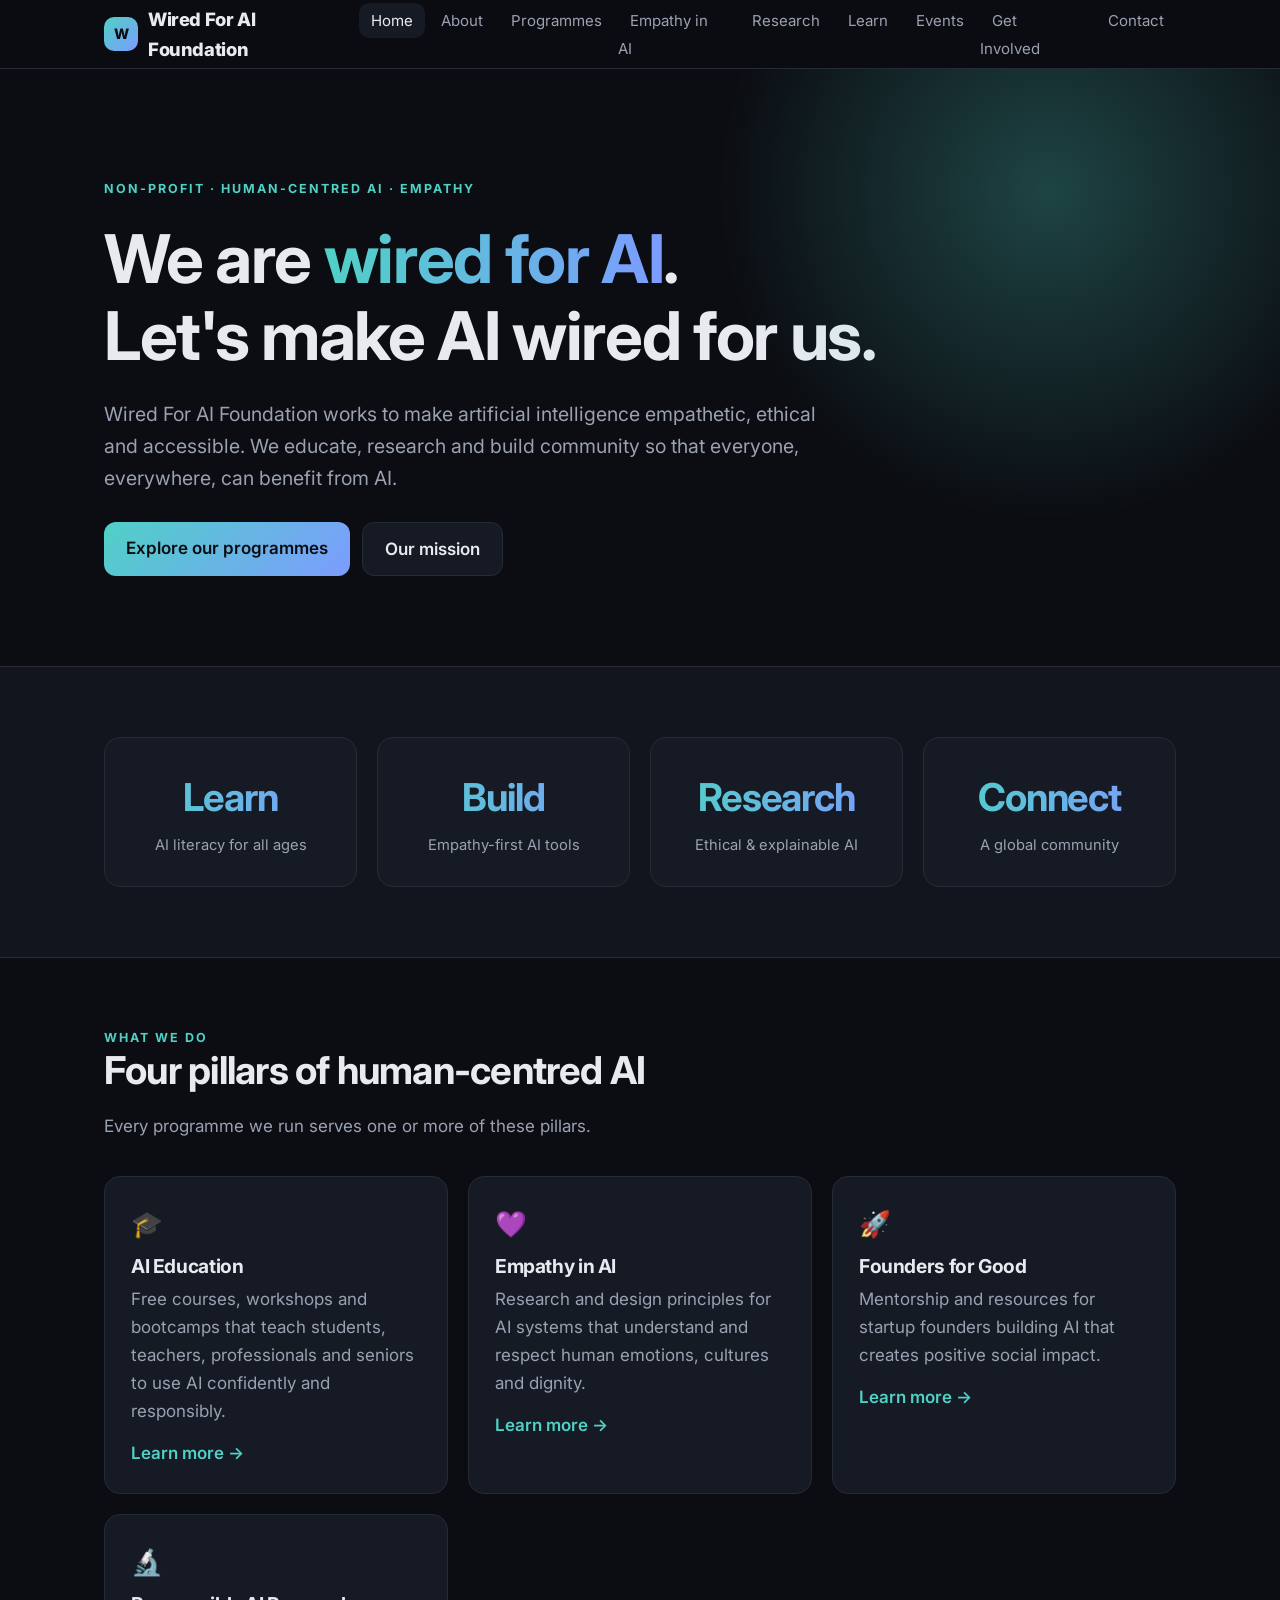
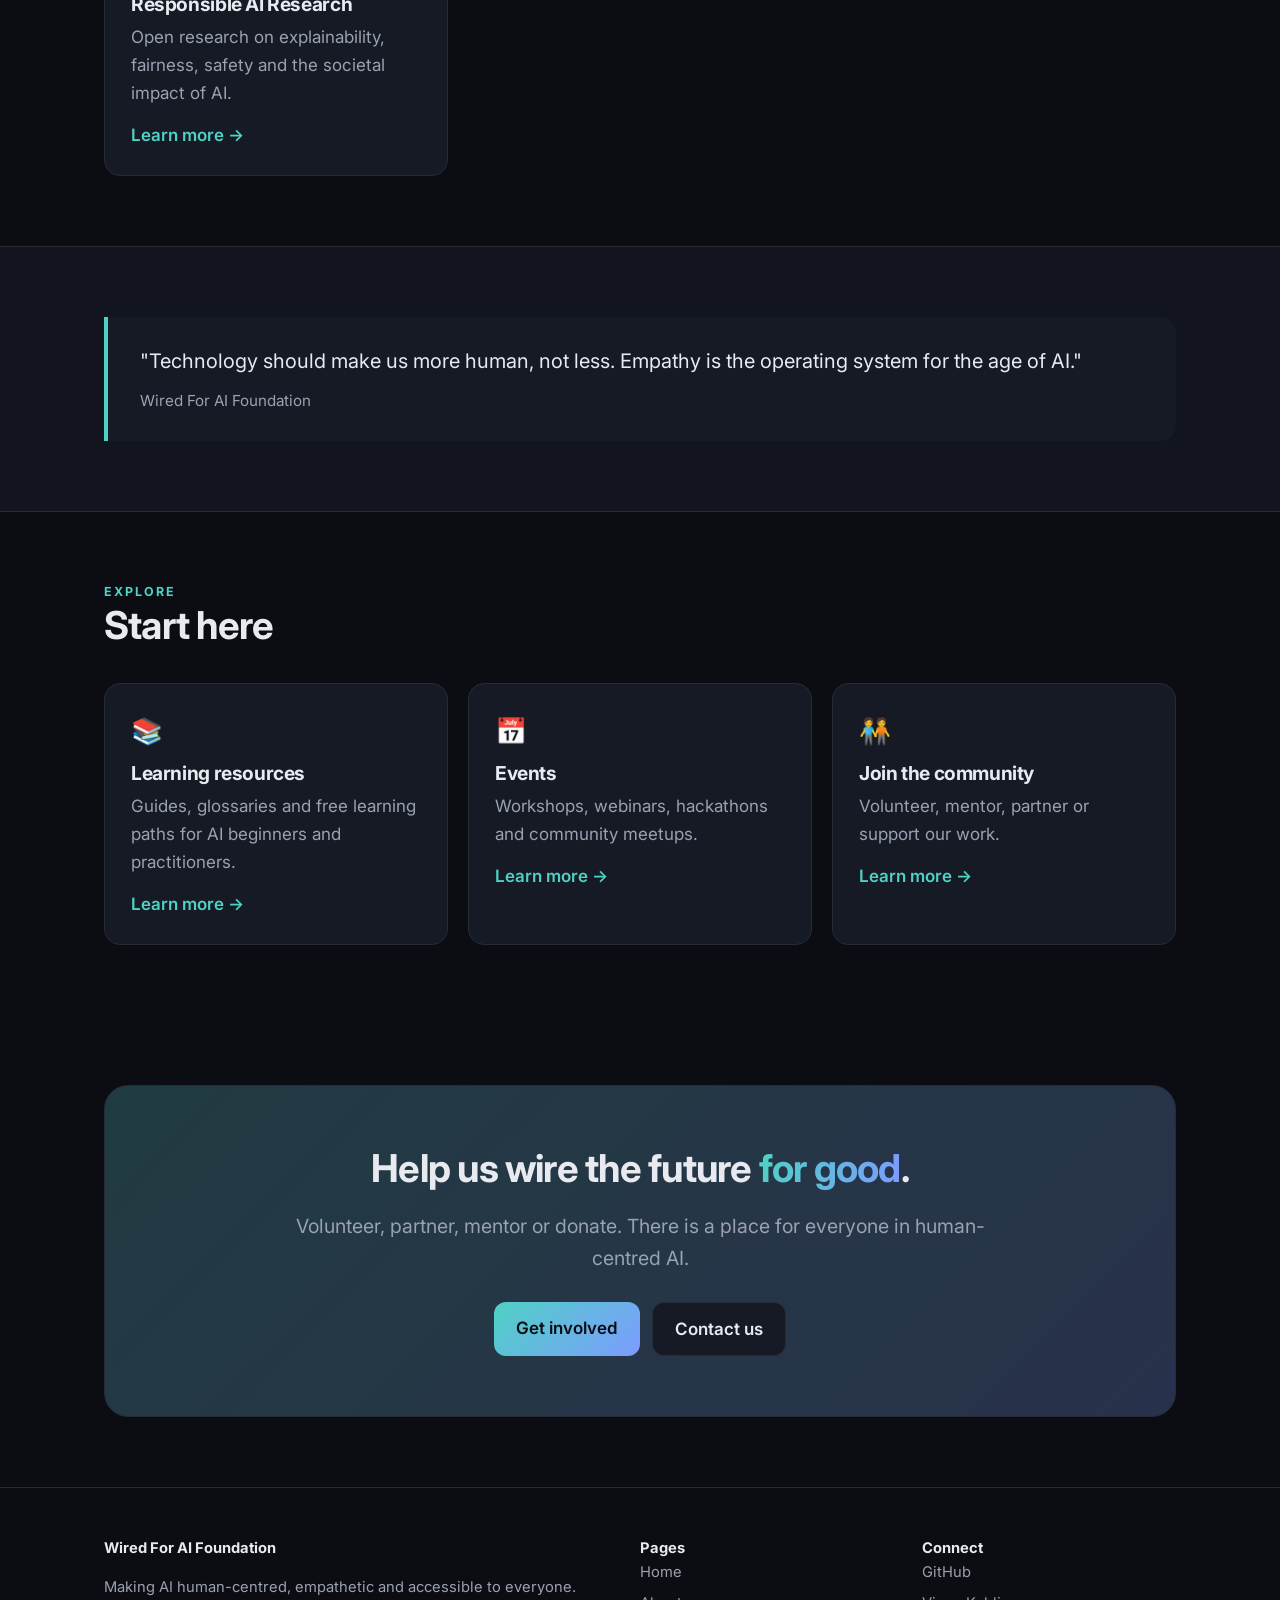
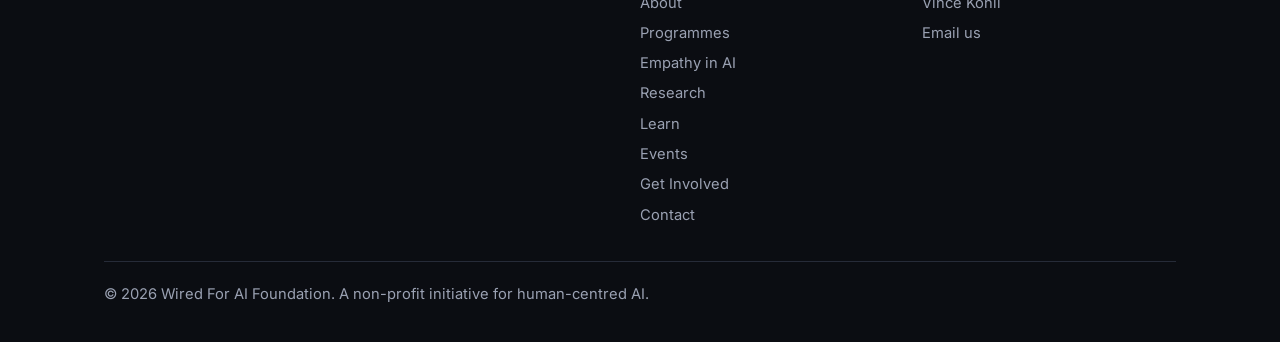
==== index.html @ c902bb94 "Initial website Co-Authored-By: Claude Opus 5.5 <noreply@anthropic.com>" ====
<!doctype html>
<html lang="en">
<head>
<meta charset="utf-8">
<meta name="viewport" content="width=device-width, initial-scale=1">
<title>Wired For AI Foundation</title>
<meta name="description" content="Wired For AI Foundation: making AI human-centred, empathetic and accessible to everyone.">
<meta property="og:title" content="Wired For AI Foundation">
<meta property="og:description" content="Wired For AI Foundation: making AI human-centred, empathetic and accessible to everyone.">
<meta property="og:type" content="website">
<link rel="icon" href="data:image/svg+xml,<svg xmlns='http://www.w3.org/2000/svg' viewBox='0 0 100 100'><text y='.9em' font-size='90'>⚡</text></svg>">
<link rel="preconnect" href="https://fonts.googleapis.com">
<link rel="stylesheet" href="https://fonts.googleapis.com/css2?family=Inter:wght@400;600;700;800&display=swap">
<link rel="stylesheet" href="assets/style.css">
<style>:root { --site-accent: #4fd1c5; --site-accent-2: #7c9cff; }</style>
</head>
<body>
<header class="site-header">
  <div class="wrap">
    <a class="brand" href="index.html"><span class="mark">W</span>Wired For AI Foundation</a>
    <button class="nav-toggle" aria-label="Menu" aria-expanded="false">&#9776;</button>
    <ul class="nav"><li><a href="index.html" class="active">Home</a></li><li><a href="about.html">About</a></li><li><a href="programs.html">Programmes</a></li><li><a href="empathy-ai.html">Empathy in AI</a></li><li><a href="research.html">Research</a></li><li><a href="resources.html">Learn</a></li><li><a href="events.html">Events</a></li><li><a href="get-involved.html">Get Involved</a></li><li><a href="contact.html">Contact</a></li></ul>
  </div>
</header>
<main>

<section class="hero"><div class="wrap">
<div class="eyebrow">Non-profit · Human-centred AI · Empathy</div>
<h1>We are <span class="grad">wired for AI</span>.<br>Let's make AI wired for us.</h1>
<p class="lead">Wired For AI Foundation works to make artificial intelligence empathetic, ethical and accessible. We educate, research and build community so that everyone, everywhere, can benefit from AI.</p>
<div class="btns"><a class="btn primary" href="programs.html">Explore our programmes</a><a class="btn" href="about.html">Our mission</a></div>
</div></section>

<section class="alt"><div class="wrap">
<div class="grid c4">
  <div class="card stat reveal"><b class="grad">Learn</b><span>AI literacy for all ages</span></div>
  <div class="card stat reveal"><b class="grad">Build</b><span>Empathy-first AI tools</span></div>
  <div class="card stat reveal"><b class="grad">Research</b><span>Ethical & explainable AI</span></div>
  <div class="card stat reveal"><b class="grad">Connect</b><span>A global community</span></div>
</div>
</div></section>

<section><div class="wrap">
<div class="section-head"><div class="eyebrow">What we do</div><h2>Four pillars of human-centred AI</h2>
<p>Every programme we run serves one or more of these pillars.</p></div>
<div class="grid c2"><div class="card reveal"><span class="icon">🎓</span><h3>AI Education</h3><p>Free courses, workshops and bootcamps that teach students, teachers, professionals and seniors to use AI confidently and responsibly.</p><a class="more" href="programs.html">Learn more →</a></div><div class="card reveal"><span class="icon">💜</span><h3>Empathy in AI</h3><p>Research and design principles for AI systems that understand and respect human emotions, cultures and dignity.</p><a class="more" href="empathy-ai.html">Learn more →</a></div><div class="card reveal"><span class="icon">🚀</span><h3>Founders for Good</h3><p>Mentorship and resources for startup founders building AI that creates positive social impact.</p><a class="more" href="programs.html#founders">Learn more →</a></div><div class="card reveal"><span class="icon">🔬</span><h3>Responsible AI Research</h3><p>Open research on explainability, fairness, safety and the societal impact of AI.</p><a class="more" href="research.html">Learn more →</a></div></div>
</div></section>

<section class="alt"><div class="wrap">
<blockquote class="reveal">"Technology should make us more human, not less. Empathy is the operating system for the age of AI."<cite>Wired For AI Foundation</cite></blockquote>
</div></section>

<section><div class="wrap">
<div class="section-head"><div class="eyebrow">Explore</div><h2>Start here</h2></div>
<div class="grid c3"><div class="card reveal"><span class="icon">📚</span><h3>Learning resources</h3><p>Guides, glossaries and free learning paths for AI beginners and practitioners.</p><a class="more" href="resources.html">Learn more →</a></div><div class="card reveal"><span class="icon">📅</span><h3>Events</h3><p>Workshops, webinars, hackathons and community meetups.</p><a class="more" href="events.html">Learn more →</a></div><div class="card reveal"><span class="icon">🧑‍🤝‍🧑</span><h3>Join the community</h3><p>Volunteer, mentor, partner or support our work.</p><a class="more" href="get-involved.html">Learn more →</a></div></div>
</div></section>
<section><div class="wrap"><div class="cta reveal">
<h2>Help us wire the future <span class="grad">for good</span>.</h2>
<p class="lead" style="margin:0 auto">Volunteer, partner, mentor or donate. There is a place for everyone in human-centred AI.</p>
<div class="btns"><a class="btn primary" href="get-involved.html">Get involved</a><a class="btn" href="contact.html">Contact us</a></div>
</div></div></section>

</main>
<footer class="site-footer">
  <div class="wrap">
    <div><strong style="color:var(--text)">Wired For AI Foundation</strong><p>Making AI human-centred, empathetic and accessible to everyone.</p></div>
    <div><strong style="color:var(--text)">Pages</strong><ul><li><a href="index.html">Home</a></li><li><a href="about.html">About</a></li><li><a href="programs.html">Programmes</a></li><li><a href="empathy-ai.html">Empathy in AI</a></li><li><a href="research.html">Research</a></li><li><a href="resources.html">Learn</a></li><li><a href="events.html">Events</a></li><li><a href="get-involved.html">Get Involved</a></li><li><a href="contact.html">Contact</a></li></ul></div>
    <div><strong style="color:var(--text)">Connect</strong><ul><li><a href="https://github.com/WiredForAIFoundation" target="_blank" rel="noopener">GitHub</a></li><li><a href="https://wiredforaifoundation.github.io/vince-kohli/" target="_blank" rel="noopener">Vince Kohli</a></li><li><a href="mailto:contact@example.com" target="_blank" rel="noopener">Email us</a></li></ul></div>
    <div class="bottom">&copy; <span id="year"></span> Wired For AI Foundation. A non-profit initiative for human-centred AI.</div>
  </div>
</footer>
<script src="assets/main.js"></script>
</body>
</html>
---- assets/style.css ----
:root {
  --bg: #0b0d12;
  --bg-2: #12151d;
  --card: #161a24;
  --line: #262b38;
  --text: #e8eaf0;
  --muted: #9aa1b2;
  --accent: var(--site-accent, #7c9cff);
  --accent-2: var(--site-accent-2, #c08cff);
  --radius: 16px;
  --max: 1120px;
  font-family: "Inter", system-ui, -apple-system, "Segoe UI", Roboto, sans-serif;
}

* { box-sizing: border-box; }
html { scroll-behavior: smooth; }
body { margin: 0; background: var(--bg); color: var(--text); line-height: 1.65; font-size: 17px; }
a { color: var(--accent); text-decoration: none; }
a:hover { text-decoration: underline; }
img { max-width: 100%; }
.wrap { max-width: var(--max); margin: 0 auto; padding: 0 24px; }

/* Header */
.site-header { position: sticky; top: 0; z-index: 50; background: rgba(11, 13, 18, .85); backdrop-filter: blur(12px); border-bottom: 1px solid var(--line); }
.site-header .wrap { display: flex; align-items: center; justify-content: space-between; height: 68px; }
.brand { font-weight: 800; letter-spacing: -.02em; color: var(--text); font-size: 1.15rem; display: flex; align-items: center; gap: 10px; }
.brand:hover { text-decoration: none; }
.brand .mark { width: 34px; height: 34px; border-radius: 10px; display: grid; place-items: center; background: linear-gradient(135deg, var(--accent), var(--accent-2)); color: #0b0d12; font-size: .9rem; }
.nav { display: flex; gap: 4px; list-style: none; margin: 0; padding: 0; }
.nav a { color: var(--muted); padding: 8px 12px; border-radius: 10px; font-size: .94rem; }
.nav a:hover, .nav a.active { color: var(--text); background: var(--card); text-decoration: none; }
.nav-toggle { display: none; background: none; border: 1px solid var(--line); color: var(--text); border-radius: 10px; padding: 8px 12px; font-size: 1rem; cursor: pointer; }

@media (max-width: 900px) {
  .nav-toggle { display: block; }
  .nav { display: none; position: absolute; top: 68px; left: 0; right: 0; flex-direction: column; background: var(--bg-2); border-bottom: 1px solid var(--line); padding: 12px 24px; }
  .nav.open { display: flex; }
}

/* Hero */
.hero { padding: 110px 0 90px; position: relative; overflow: hidden; }
.hero::before { content: ""; position: absolute; inset: -40% -10% auto auto; width: 720px; height: 720px; background: radial-gradient(circle, color-mix(in srgb, var(--accent) 28%, transparent), transparent 65%); pointer-events: none; }
.hero.small { padding: 80px 0 40px; }
.eyebrow { text-transform: uppercase; letter-spacing: .16em; font-size: .78rem; color: var(--accent); font-weight: 700; }
h1, h2, h3 { line-height: 1.15; letter-spacing: -.02em; }
h1 { font-size: clamp(2.4rem, 5.5vw, 4.2rem); margin: .3em 0 .35em; }
h2 { font-size: clamp(1.7rem, 3vw, 2.4rem); margin: 0 0 .5em; }
h3 { font-size: 1.2rem; margin: 0 0 .4em; }
.lead { font-size: 1.22rem; color: var(--muted); max-width: 720px; }
.grad { background: linear-gradient(90deg, var(--accent), var(--accent-2)); -webkit-background-clip: text; background-clip: text; color: transparent; }

.btns { display: flex; gap: 12px; flex-wrap: wrap; margin-top: 28px; }
.btn { display: inline-block; padding: 12px 22px; border-radius: 12px; font-weight: 600; border: 1px solid var(--line); color: var(--text); background: var(--card); }
.btn:hover { text-decoration: none; border-color: var(--accent); }
.btn.primary { background: linear-gradient(135deg, var(--accent), var(--accent-2)); color: #0b0d12; border: none; }

/* Sections */
section { padding: 70px 0; }
section.alt { background: var(--bg-2); border-top: 1px solid var(--line); border-bottom: 1px solid var(--line); }
.section-head { max-width: 760px; margin-bottom: 36px; }
.section-head p { color: var(--muted); }

.grid { display: grid; gap: 20px; }
.grid.c2 { grid-template-columns: repeat(auto-fit, minmax(320px, 1fr)); }
.grid.c3 { grid-template-columns: repeat(auto-fit, minmax(260px, 1fr)); }
.grid.c4 { grid-template-columns: repeat(auto-fit, minmax(200px, 1fr)); }

.card { background: var(--card); border: 1px solid var(--line); border-radius: var(--radius); padding: 26px; transition: transform .2s, border-color .2s; }
.card:hover { transform: translateY(-3px); border-color: color-mix(in srgb, var(--accent) 55%, var(--line)); }
.card p { color: var(--muted); margin: 0; }
.card .icon { font-size: 1.6rem; margin-bottom: 10px; display: block; }
.card a.more { display: inline-block; margin-top: 14px; font-weight: 600; }

.stat { text-align: center; padding: 28px 16px; }
.stat b { display: block; font-size: 2.4rem; letter-spacing: -.03em; }
.stat span { color: var(--muted); font-size: .92rem; }

.tags { display: flex; flex-wrap: wrap; gap: 8px; list-style: none; padding: 0; margin: 0; }
.tags li { border: 1px solid var(--line); background: var(--card); padding: 6px 14px; border-radius: 999px; font-size: .9rem; color: var(--muted); }

.timeline { list-style: none; padding: 0; margin: 0; border-left: 2px solid var(--line); }
.timeline li { position: relative; padding: 0 0 30px 28px; }
.timeline li::before { content: ""; position: absolute; left: -8px; top: 6px; width: 14px; height: 14px; border-radius: 50%; background: var(--accent); box-shadow: 0 0 0 4px var(--bg); }
.timeline h3 { margin-bottom: 4px; }
.timeline p { color: var(--muted); margin: 0; }

blockquote { margin: 0; padding: 28px 32px; border-left: 4px solid var(--accent); background: var(--card); border-radius: 0 var(--radius) var(--radius) 0; font-size: 1.25rem; }
blockquote cite { display: block; margin-top: 10px; font-size: .95rem; color: var(--muted); font-style: normal; }

.prose { max-width: 760px; }
.prose p, .prose li { color: #cfd3dd; }

.monogram { width: 220px; height: 220px; border-radius: 32px; display: grid; place-items: center; font-size: 4.5rem; font-weight: 800; background: linear-gradient(135deg, var(--accent), var(--accent-2)); color: #0b0d12; }
.split { display: grid; grid-template-columns: auto 1fr; gap: 48px; align-items: center; }
@media (max-width: 760px) { .split { grid-template-columns: 1fr; } }

.cta { text-align: center; padding: 60px 30px; border-radius: 24px; background: linear-gradient(135deg, color-mix(in srgb, var(--accent) 18%, var(--card)), color-mix(in srgb, var(--accent-2) 18%, var(--card))); border: 1px solid var(--line); }
.cta .btns { justify-content: center; }

.note { font-size: .88rem; color: var(--muted); border: 1px dashed var(--line); padding: 14px 18px; border-radius: 12px; }

form .row { display: grid; gap: 16px; grid-template-columns: 1fr 1fr; }
@media (max-width: 640px) { form .row { grid-template-columns: 1fr; } }
label { display: block; font-size: .9rem; color: var(--muted); margin-bottom: 6px; }
input, textarea, select { width: 100%; padding: 12px 14px; border-radius: 12px; border: 1px solid var(--line); background: var(--bg-2); color: var(--text); font: inherit; margin-bottom: 16px; }
input:focus, textarea:focus, select:focus { outline: 2px solid var(--accent); border-color: transparent; }

details { background: var(--card); border: 1px solid var(--line); border-radius: 12px; padding: 18px 22px; margin-bottom: 12px; }
details summary { cursor: pointer; font-weight: 600; }
details p { color: var(--muted); margin-bottom: 0; }

/* Footer */
.site-footer { border-top: 1px solid var(--line); padding: 48px 0 36px; color: var(--muted); font-size: .92rem; }
.site-footer .wrap { display: grid; gap: 28px; grid-template-columns: 2fr 1fr 1fr; }
.site-footer ul { list-style: none; padding: 0; margin: 0; }
.site-footer li { margin-bottom: 6px; }
.site-footer a { color: var(--muted); }
.site-footer .bottom { grid-column: 1 / -1; border-top: 1px solid var(--line); padding-top: 20px; }
@media (max-width: 760px) { .site-footer .wrap { grid-template-columns: 1fr; } }

.reveal { opacity: 0; transform: translateY(16px); transition: opacity .6s, transform .6s; }
.reveal.in { opacity: 1; transform: none; }
@media (prefers-reduced-motion: reduce) { .reveal { opacity: 1; transform: none; } .card { transition: none; } }
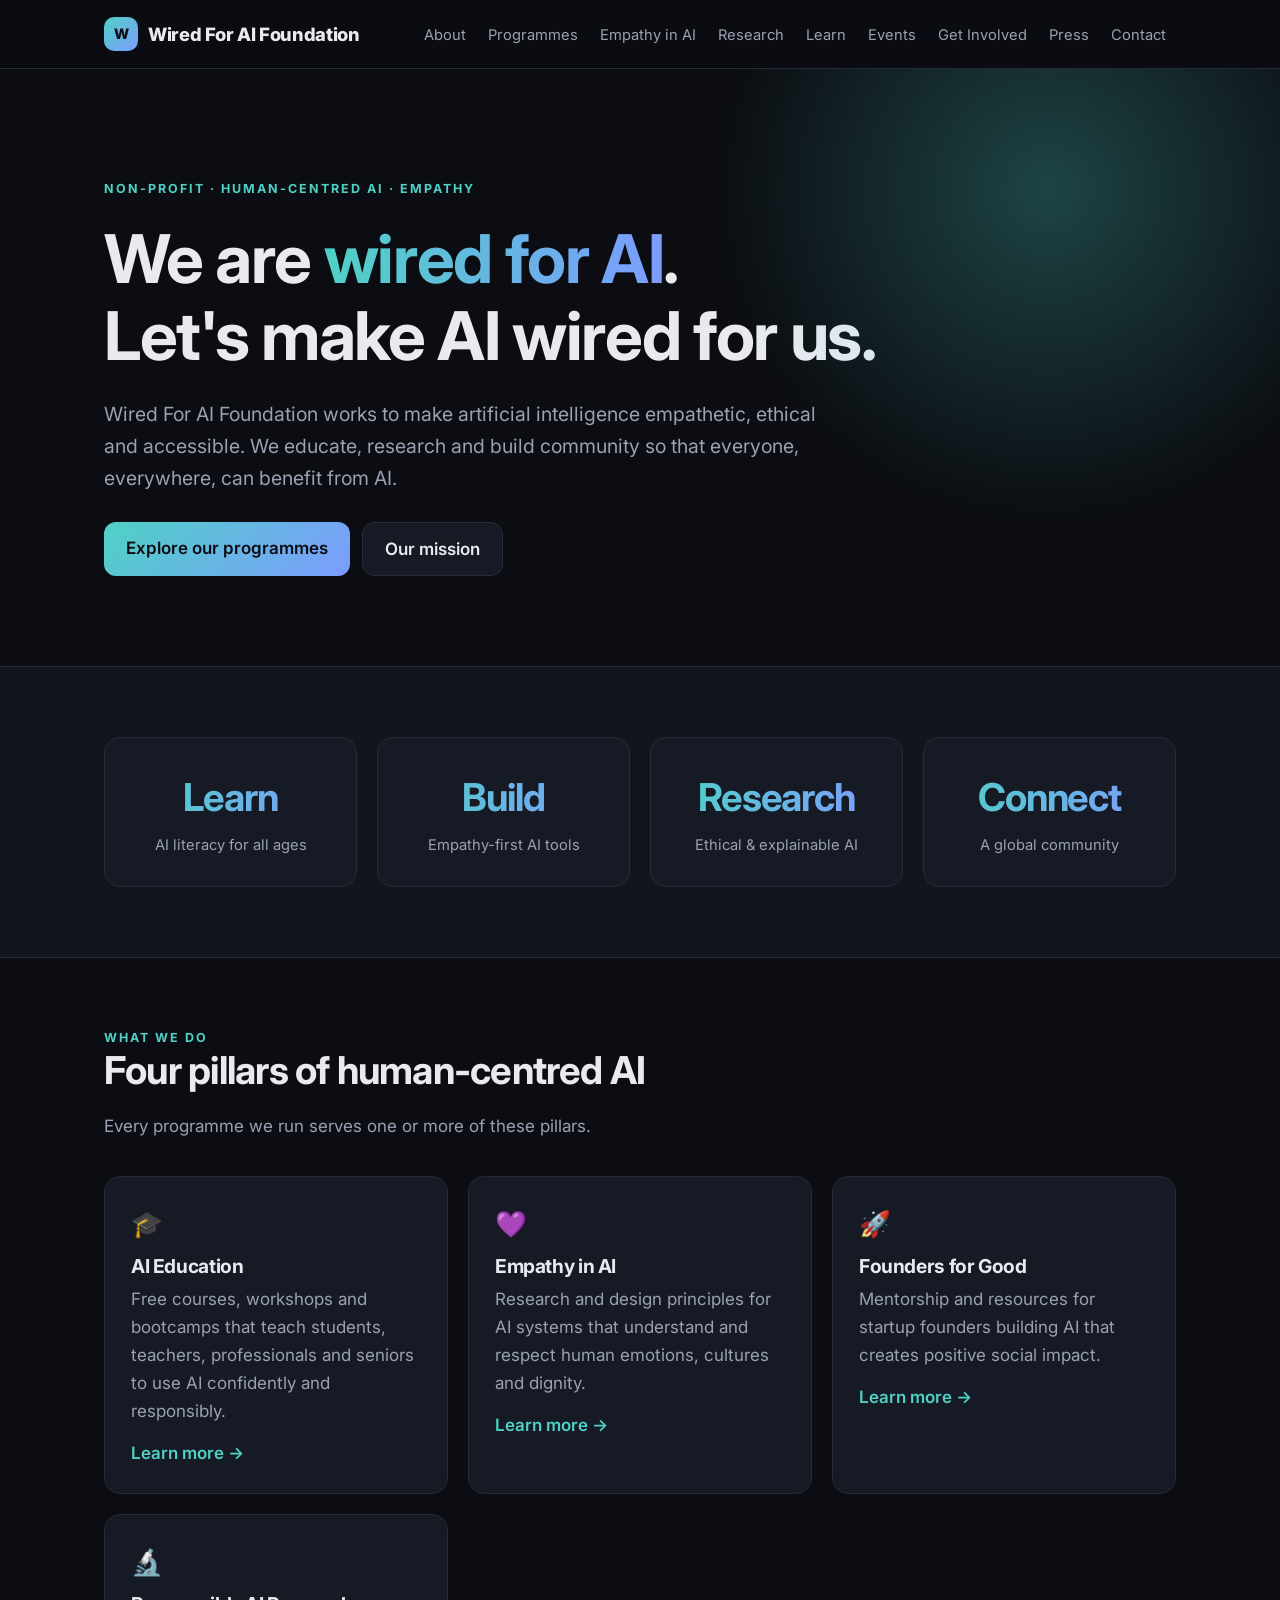
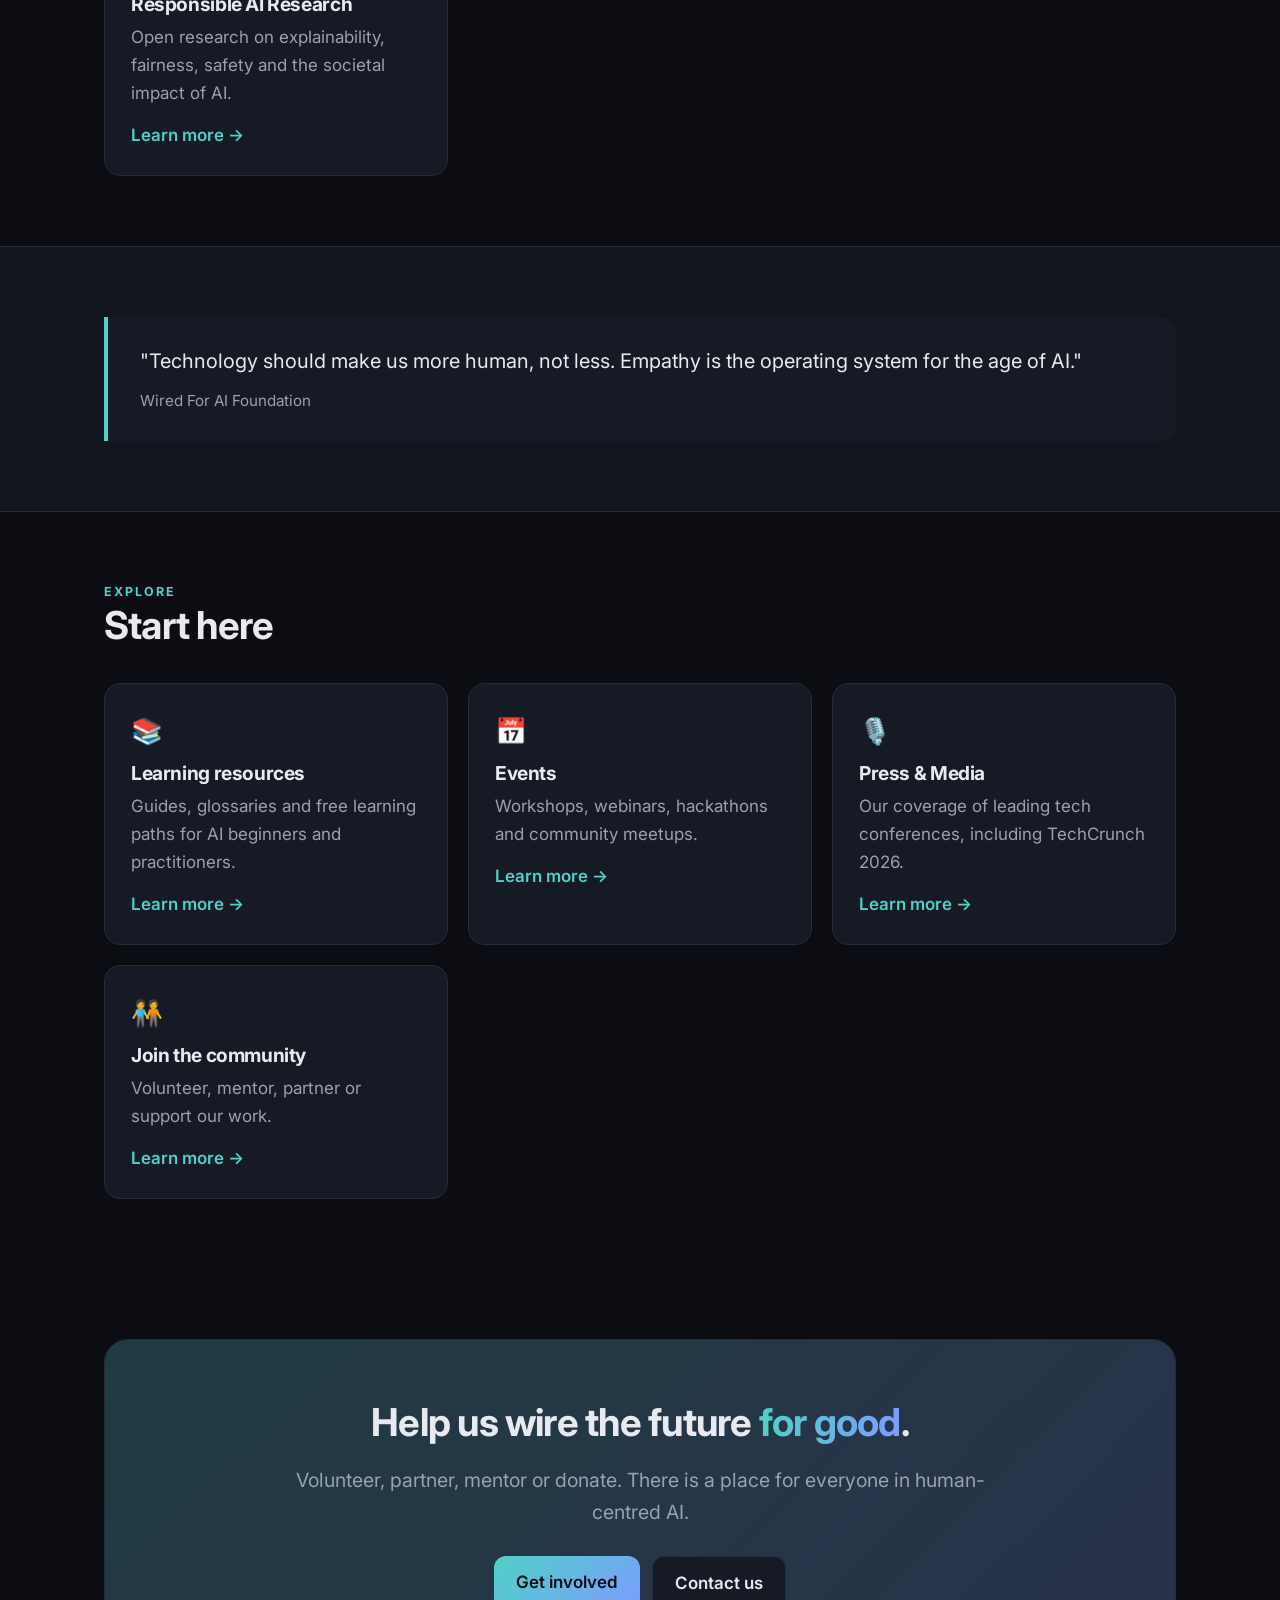
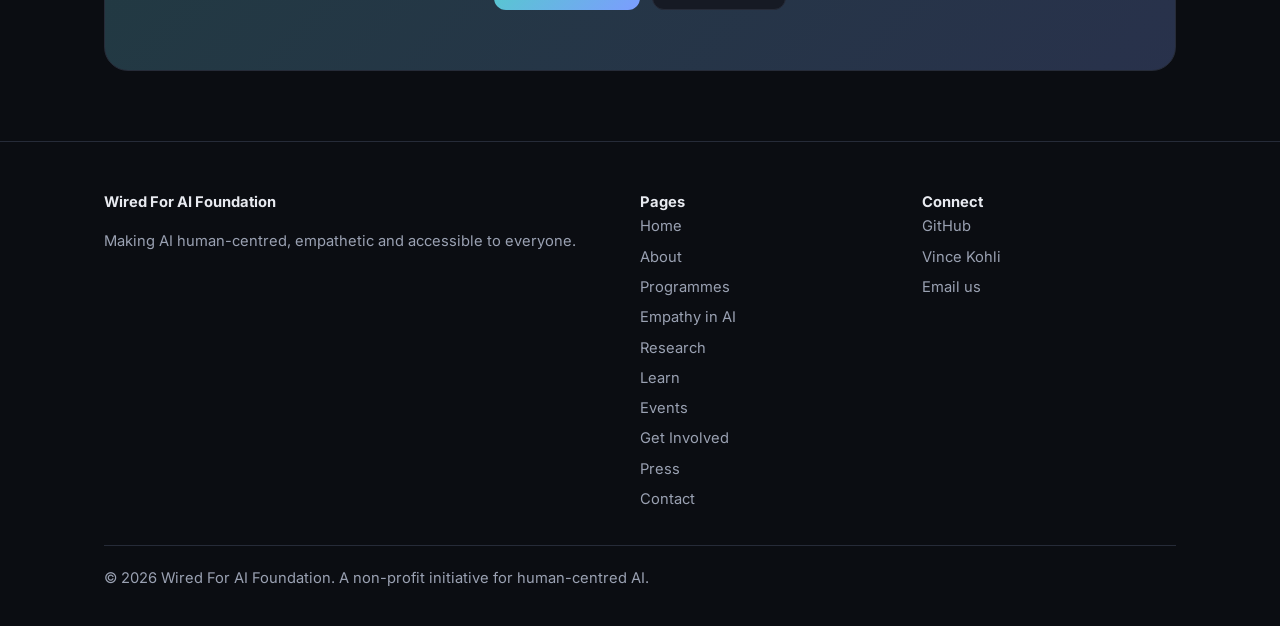
==== commit e4a7c66e: "Add Press & Media page with TechCrunch 2026 coverage Co-Authored-By: Claude Opus 5.5 <noreply@anthro" ====
--- a/index.html
+++ b/index.html
@@ -19,7 +19,7 @@
   <div class="wrap">
     <a class="brand" href="index.html"><span class="mark">W</span>Wired For AI Foundation</a>
     <button class="nav-toggle" aria-label="Menu" aria-expanded="false">&#9776;</button>
-    <ul class="nav"><li><a href="index.html" class="active">Home</a></li><li><a href="about.html">About</a></li><li><a href="programs.html">Programmes</a></li><li><a href="empathy-ai.html">Empathy in AI</a></li><li><a href="research.html">Research</a></li><li><a href="resources.html">Learn</a></li><li><a href="events.html">Events</a></li><li><a href="get-involved.html">Get Involved</a></li><li><a href="contact.html">Contact</a></li></ul>
+    <ul class="nav"><li><a href="about.html">About</a></li><li><a href="programs.html">Programmes</a></li><li><a href="empathy-ai.html">Empathy in AI</a></li><li><a href="research.html">Research</a></li><li><a href="resources.html">Learn</a></li><li><a href="events.html">Events</a></li><li><a href="get-involved.html">Get Involved</a></li><li><a href="press.html">Press</a></li><li><a href="contact.html">Contact</a></li></ul>
   </div>
 </header>
 <main>
@@ -52,7 +52,7 @@
 
 <section><div class="wrap">
 <div class="section-head"><div class="eyebrow">Explore</div><h2>Start here</h2></div>
-<div class="grid c3"><div class="card reveal"><span class="icon">📚</span><h3>Learning resources</h3><p>Guides, glossaries and free learning paths for AI beginners and practitioners.</p><a class="more" href="resources.html">Learn more →</a></div><div class="card reveal"><span class="icon">📅</span><h3>Events</h3><p>Workshops, webinars, hackathons and community meetups.</p><a class="more" href="events.html">Learn more →</a></div><div class="card reveal"><span class="icon">🧑‍🤝‍🧑</span><h3>Join the community</h3><p>Volunteer, mentor, partner or support our work.</p><a class="more" href="get-involved.html">Learn more →</a></div></div>
+<div class="grid c3"><div class="card reveal"><span class="icon">📚</span><h3>Learning resources</h3><p>Guides, glossaries and free learning paths for AI beginners and practitioners.</p><a class="more" href="resources.html">Learn more →</a></div><div class="card reveal"><span class="icon">📅</span><h3>Events</h3><p>Workshops, webinars, hackathons and community meetups.</p><a class="more" href="events.html">Learn more →</a></div><div class="card reveal"><span class="icon">🎙️</span><h3>Press & Media</h3><p>Our coverage of leading tech conferences, including TechCrunch 2026.</p><a class="more" href="press.html">Learn more →</a></div><div class="card reveal"><span class="icon">🧑‍🤝‍🧑</span><h3>Join the community</h3><p>Volunteer, mentor, partner or support our work.</p><a class="more" href="get-involved.html">Learn more →</a></div></div>
 </div></section>
 <section><div class="wrap"><div class="cta reveal">
 <h2>Help us wire the future <span class="grad">for good</span>.</h2>
@@ -64,8 +64,8 @@
 <footer class="site-footer">
   <div class="wrap">
     <div><strong style="color:var(--text)">Wired For AI Foundation</strong><p>Making AI human-centred, empathetic and accessible to everyone.</p></div>
-    <div><strong style="color:var(--text)">Pages</strong><ul><li><a href="index.html">Home</a></li><li><a href="about.html">About</a></li><li><a href="programs.html">Programmes</a></li><li><a href="empathy-ai.html">Empathy in AI</a></li><li><a href="research.html">Research</a></li><li><a href="resources.html">Learn</a></li><li><a href="events.html">Events</a></li><li><a href="get-involved.html">Get Involved</a></li><li><a href="contact.html">Contact</a></li></ul></div>
-    <div><strong style="color:var(--text)">Connect</strong><ul><li><a href="https://github.com/WiredForAIFoundation" target="_blank" rel="noopener">GitHub</a></li><li><a href="https://wiredforaifoundation.github.io/vince-kohli/" target="_blank" rel="noopener">Vince Kohli</a></li><li><a href="mailto:contact@example.com" target="_blank" rel="noopener">Email us</a></li></ul></div>
+    <div><strong style="color:var(--text)">Pages</strong><ul><li><a href="index.html">Home</a></li><li><a href="about.html">About</a></li><li><a href="programs.html">Programmes</a></li><li><a href="empathy-ai.html">Empathy in AI</a></li><li><a href="research.html">Research</a></li><li><a href="resources.html">Learn</a></li><li><a href="events.html">Events</a></li><li><a href="get-involved.html">Get Involved</a></li><li><a href="press.html">Press</a></li><li><a href="contact.html">Contact</a></li></ul></div>
+    <div><strong style="color:var(--text)">Connect</strong><ul><li><a href="https://github.com/WiredForAIFoundation" target="_blank" rel="noopener">GitHub</a></li><li><a href="https://wiredforaifoundation.github.io/VinceKohli/" target="_blank" rel="noopener">Vince Kohli</a></li><li><a href="mailto:wiredforai.dev@gmail.com" target="_blank" rel="noopener">Email us</a></li></ul></div>
     <div class="bottom">&copy; <span id="year"></span> Wired For AI Foundation. A non-profit initiative for human-centred AI.</div>
   </div>
 </footer>
--- a/assets/style.css
+++ b/assets/style.css
@@ -26,12 +26,12 @@
 .brand { font-weight: 800; letter-spacing: -.02em; color: var(--text); font-size: 1.15rem; display: flex; align-items: center; gap: 10px; }
 .brand:hover { text-decoration: none; }
 .brand .mark { width: 34px; height: 34px; border-radius: 10px; display: grid; place-items: center; background: linear-gradient(135deg, var(--accent), var(--accent-2)); color: #0b0d12; font-size: .9rem; }
-.nav { display: flex; gap: 4px; list-style: none; margin: 0; padding: 0; }
-.nav a { color: var(--muted); padding: 8px 12px; border-radius: 10px; font-size: .94rem; }
+.nav { display: flex; gap: 2px; list-style: none; margin: 0; padding: 0; }
+.nav a { color: var(--muted); padding: 8px 10px; border-radius: 10px; font-size: .92rem; white-space: nowrap; }
 .nav a:hover, .nav a.active { color: var(--text); background: var(--card); text-decoration: none; }
 .nav-toggle { display: none; background: none; border: 1px solid var(--line); color: var(--text); border-radius: 10px; padding: 8px 12px; font-size: 1rem; cursor: pointer; }
 
-@media (max-width: 900px) {
+@media (max-width: 1100px) {
   .nav-toggle { display: block; }
   .nav { display: none; position: absolute; top: 68px; left: 0; right: 0; flex-direction: column; background: var(--bg-2); border-bottom: 1px solid var(--line); padding: 12px 24px; }
   .nav.open { display: flex; }
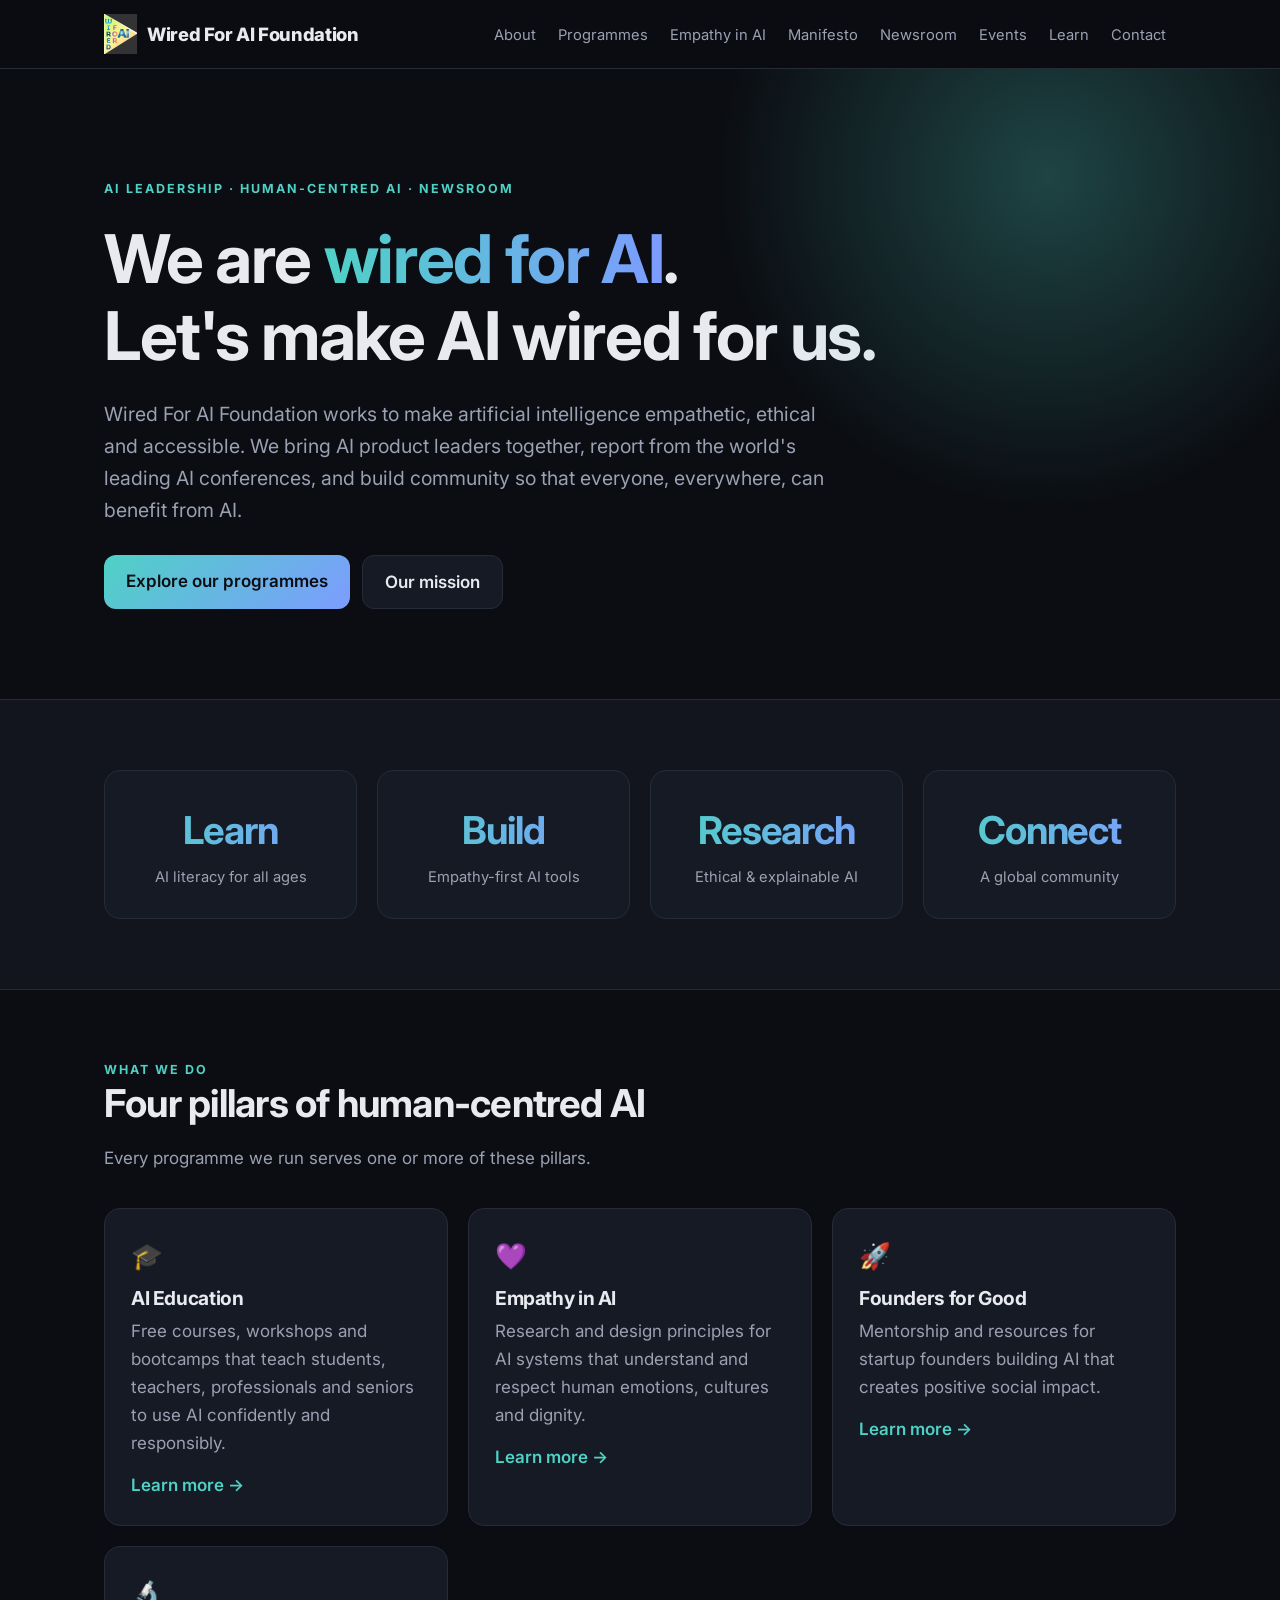
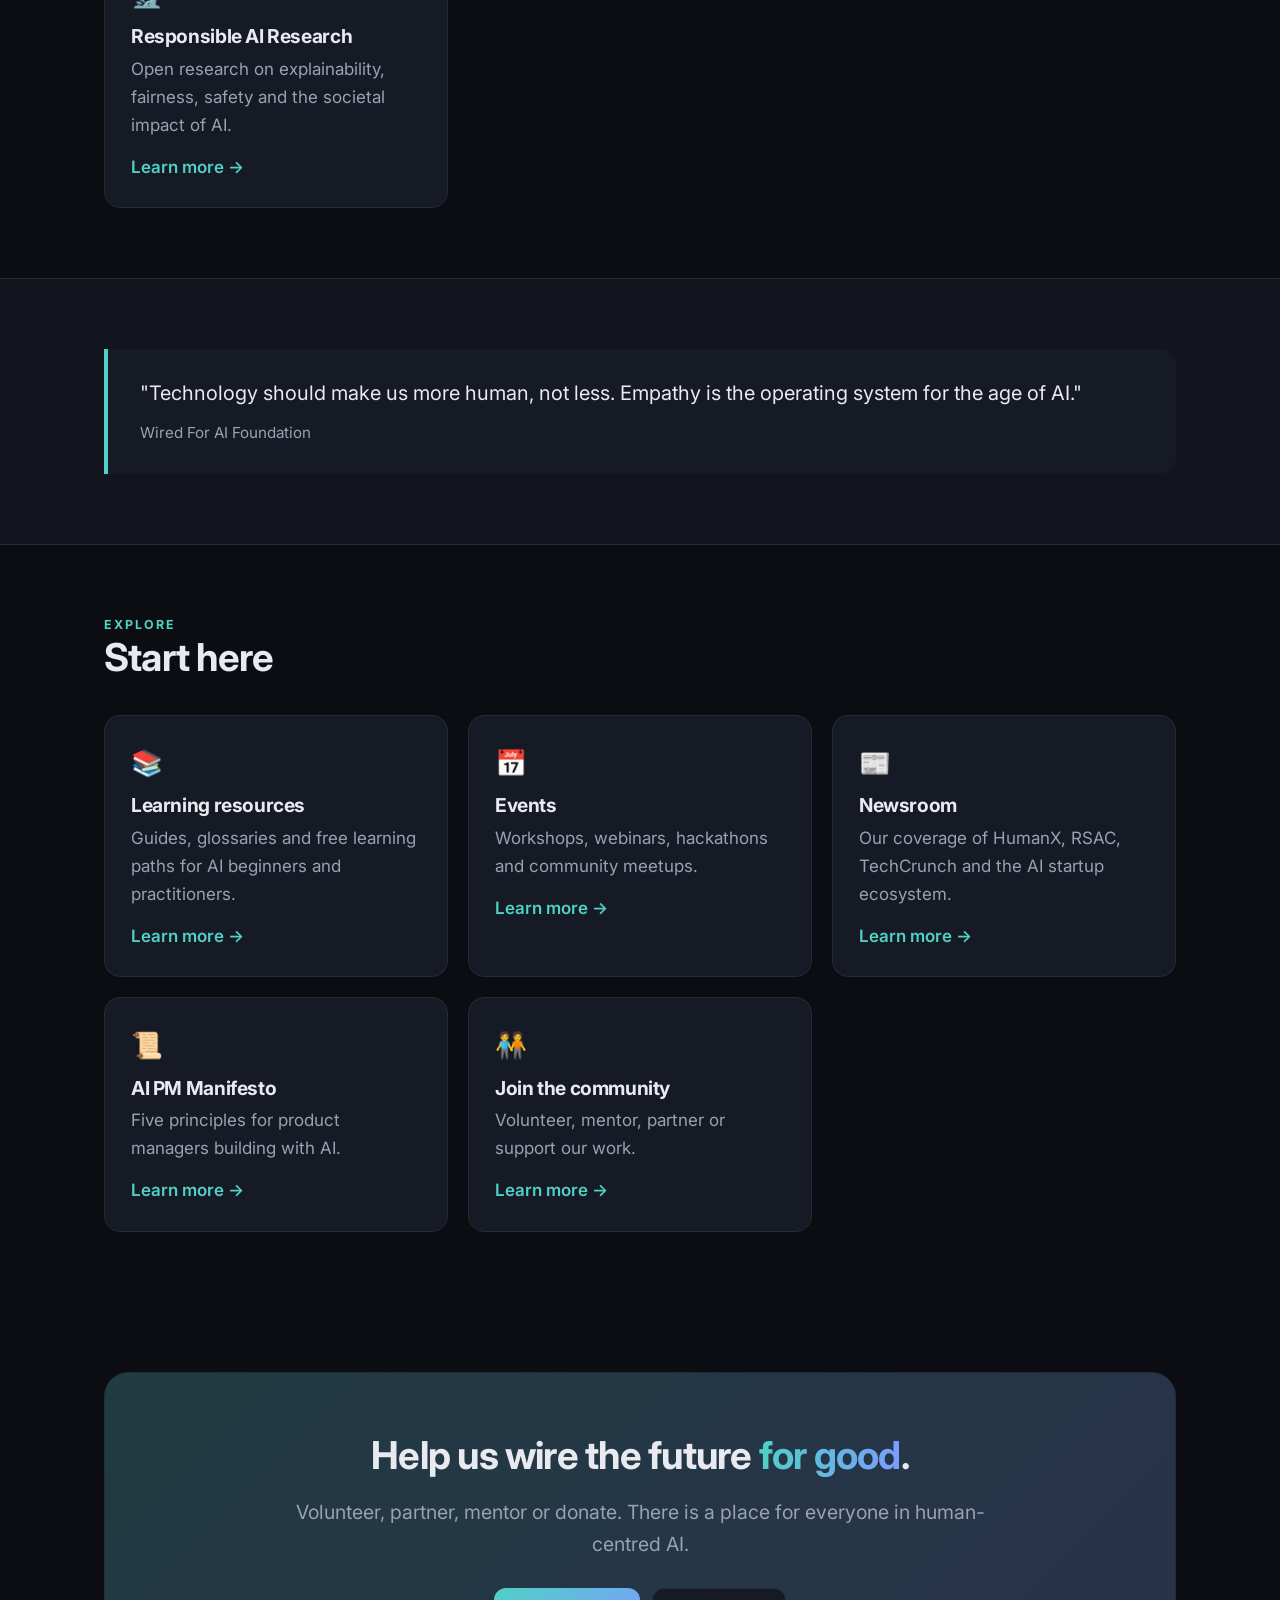
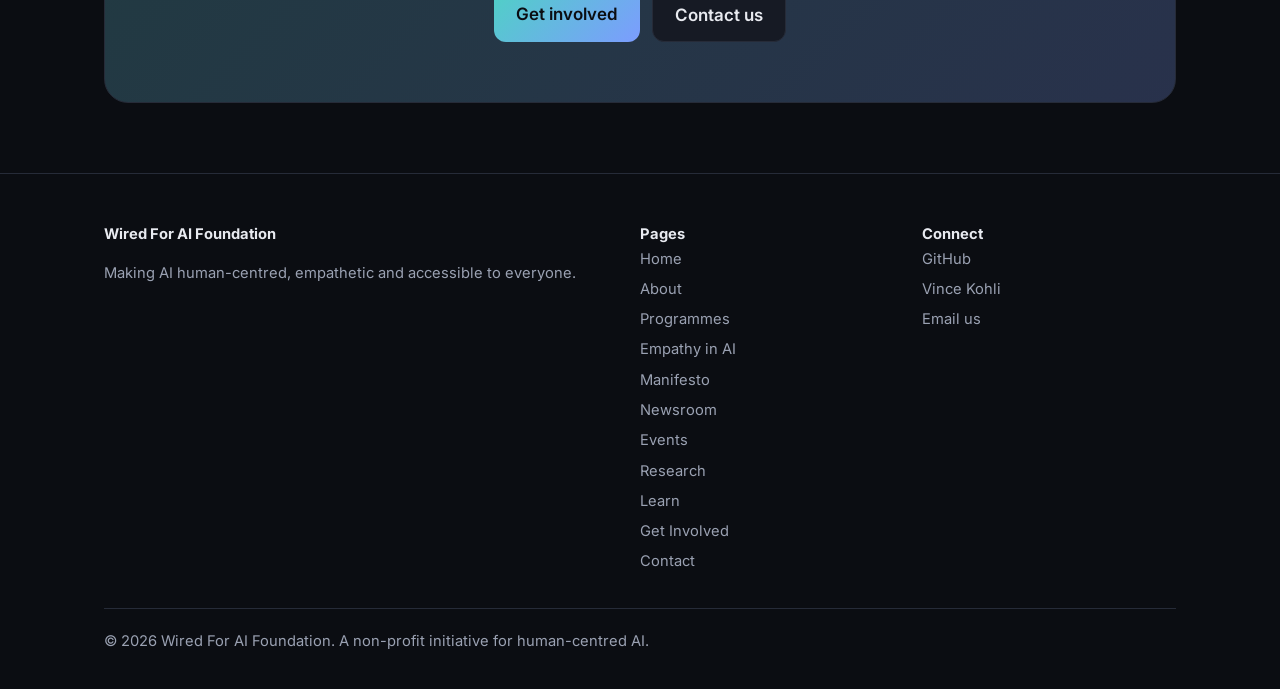
==== commit 8dd7a476: "Add logo, Newsroom, AI PM Manifesto and launch event from the original site Rename Press page to New" ====
--- a/index.html
+++ b/index.html
@@ -8,7 +8,7 @@
 <meta property="og:title" content="Wired For AI Foundation">
 <meta property="og:description" content="Wired For AI Foundation: making AI human-centred, empathetic and accessible to everyone.">
 <meta property="og:type" content="website">
-<link rel="icon" href="data:image/svg+xml,<svg xmlns='http://www.w3.org/2000/svg' viewBox='0 0 100 100'><text y='.9em' font-size='90'>⚡</text></svg>">
+<link rel="icon" type="image/png" href="assets/img/favicon.png">
 <link rel="preconnect" href="https://fonts.googleapis.com">
 <link rel="stylesheet" href="https://fonts.googleapis.com/css2?family=Inter:wght@400;600;700;800&display=swap">
 <link rel="stylesheet" href="assets/style.css">
@@ -17,17 +17,17 @@
 <body>
 <header class="site-header">
   <div class="wrap">
-    <a class="brand" href="index.html"><span class="mark">W</span>Wired For AI Foundation</a>
+    <a class="brand" href="index.html"><img class="logo" src="assets/img/logo.png" alt="">Wired For AI Foundation</a>
     <button class="nav-toggle" aria-label="Menu" aria-expanded="false">&#9776;</button>
-    <ul class="nav"><li><a href="about.html">About</a></li><li><a href="programs.html">Programmes</a></li><li><a href="empathy-ai.html">Empathy in AI</a></li><li><a href="research.html">Research</a></li><li><a href="resources.html">Learn</a></li><li><a href="events.html">Events</a></li><li><a href="get-involved.html">Get Involved</a></li><li><a href="press.html">Press</a></li><li><a href="contact.html">Contact</a></li></ul>
+    <ul class="nav"><li><a href="about.html">About</a></li><li><a href="programs.html">Programmes</a></li><li><a href="empathy-ai.html">Empathy in AI</a></li><li><a href="manifesto.html">Manifesto</a></li><li><a href="newsroom.html">Newsroom</a></li><li><a href="events.html">Events</a></li><li><a href="resources.html">Learn</a></li><li><a href="contact.html">Contact</a></li></ul>
   </div>
 </header>
 <main>
 
 <section class="hero"><div class="wrap">
-<div class="eyebrow">Non-profit · Human-centred AI · Empathy</div>
+<div class="eyebrow">AI Leadership · Human-centred AI · Newsroom</div>
 <h1>We are <span class="grad">wired for AI</span>.<br>Let's make AI wired for us.</h1>
-<p class="lead">Wired For AI Foundation works to make artificial intelligence empathetic, ethical and accessible. We educate, research and build community so that everyone, everywhere, can benefit from AI.</p>
+<p class="lead">Wired For AI Foundation works to make artificial intelligence empathetic, ethical and accessible. We bring AI product leaders together, report from the world's leading AI conferences, and build community so that everyone, everywhere, can benefit from AI.</p>
 <div class="btns"><a class="btn primary" href="programs.html">Explore our programmes</a><a class="btn" href="about.html">Our mission</a></div>
 </div></section>
 
@@ -52,7 +52,7 @@
 
 <section><div class="wrap">
 <div class="section-head"><div class="eyebrow">Explore</div><h2>Start here</h2></div>
-<div class="grid c3"><div class="card reveal"><span class="icon">📚</span><h3>Learning resources</h3><p>Guides, glossaries and free learning paths for AI beginners and practitioners.</p><a class="more" href="resources.html">Learn more →</a></div><div class="card reveal"><span class="icon">📅</span><h3>Events</h3><p>Workshops, webinars, hackathons and community meetups.</p><a class="more" href="events.html">Learn more →</a></div><div class="card reveal"><span class="icon">🎙️</span><h3>Press & Media</h3><p>Our coverage of leading tech conferences, including TechCrunch 2026.</p><a class="more" href="press.html">Learn more →</a></div><div class="card reveal"><span class="icon">🧑‍🤝‍🧑</span><h3>Join the community</h3><p>Volunteer, mentor, partner or support our work.</p><a class="more" href="get-involved.html">Learn more →</a></div></div>
+<div class="grid c3"><div class="card reveal"><span class="icon">📚</span><h3>Learning resources</h3><p>Guides, glossaries and free learning paths for AI beginners and practitioners.</p><a class="more" href="resources.html">Learn more →</a></div><div class="card reveal"><span class="icon">📅</span><h3>Events</h3><p>Workshops, webinars, hackathons and community meetups.</p><a class="more" href="events.html">Learn more →</a></div><div class="card reveal"><span class="icon">📰</span><h3>Newsroom</h3><p>Our coverage of HumanX, RSAC, TechCrunch and the AI startup ecosystem.</p><a class="more" href="newsroom.html">Learn more →</a></div><div class="card reveal"><span class="icon">📜</span><h3>AI PM Manifesto</h3><p>Five principles for product managers building with AI.</p><a class="more" href="manifesto.html">Learn more →</a></div><div class="card reveal"><span class="icon">🧑‍🤝‍🧑</span><h3>Join the community</h3><p>Volunteer, mentor, partner or support our work.</p><a class="more" href="get-involved.html">Learn more →</a></div></div>
 </div></section>
 <section><div class="wrap"><div class="cta reveal">
 <h2>Help us wire the future <span class="grad">for good</span>.</h2>
@@ -64,7 +64,7 @@
 <footer class="site-footer">
   <div class="wrap">
     <div><strong style="color:var(--text)">Wired For AI Foundation</strong><p>Making AI human-centred, empathetic and accessible to everyone.</p></div>
-    <div><strong style="color:var(--text)">Pages</strong><ul><li><a href="index.html">Home</a></li><li><a href="about.html">About</a></li><li><a href="programs.html">Programmes</a></li><li><a href="empathy-ai.html">Empathy in AI</a></li><li><a href="research.html">Research</a></li><li><a href="resources.html">Learn</a></li><li><a href="events.html">Events</a></li><li><a href="get-involved.html">Get Involved</a></li><li><a href="press.html">Press</a></li><li><a href="contact.html">Contact</a></li></ul></div>
+    <div><strong style="color:var(--text)">Pages</strong><ul><li><a href="index.html">Home</a></li><li><a href="about.html">About</a></li><li><a href="programs.html">Programmes</a></li><li><a href="empathy-ai.html">Empathy in AI</a></li><li><a href="manifesto.html">Manifesto</a></li><li><a href="newsroom.html">Newsroom</a></li><li><a href="events.html">Events</a></li><li><a href="research.html">Research</a></li><li><a href="resources.html">Learn</a></li><li><a href="get-involved.html">Get Involved</a></li><li><a href="contact.html">Contact</a></li></ul></div>
     <div><strong style="color:var(--text)">Connect</strong><ul><li><a href="https://github.com/WiredForAIFoundation" target="_blank" rel="noopener">GitHub</a></li><li><a href="https://wiredforaifoundation.github.io/VinceKohli/" target="_blank" rel="noopener">Vince Kohli</a></li><li><a href="mailto:wiredforai.dev@gmail.com" target="_blank" rel="noopener">Email us</a></li></ul></div>
     <div class="bottom">&copy; <span id="year"></span> Wired For AI Foundation. A non-profit initiative for human-centred AI.</div>
   </div>
--- a/assets/style.css
+++ b/assets/style.css
@@ -26,6 +26,8 @@
 .brand { font-weight: 800; letter-spacing: -.02em; color: var(--text); font-size: 1.15rem; display: flex; align-items: center; gap: 10px; }
 .brand:hover { text-decoration: none; }
 .brand .mark { width: 34px; height: 34px; border-radius: 10px; display: grid; place-items: center; background: linear-gradient(135deg, var(--accent), var(--accent-2)); color: #0b0d12; font-size: .9rem; }
+.brand .logo { height: 40px; width: auto; }
+.photo { width: 260px; height: 260px; border-radius: 32px; object-fit: cover; border: 1px solid var(--line); }
 .nav { display: flex; gap: 2px; list-style: none; margin: 0; padding: 0; }
 .nav a { color: var(--muted); padding: 8px 10px; border-radius: 10px; font-size: .92rem; white-space: nowrap; }
 .nav a:hover, .nav a.active { color: var(--text); background: var(--card); text-decoration: none; }
@@ -92,7 +94,14 @@
 
 .monogram { width: 220px; height: 220px; border-radius: 32px; display: grid; place-items: center; font-size: 4.5rem; font-weight: 800; background: linear-gradient(135deg, var(--accent), var(--accent-2)); color: #0b0d12; }
 .split { display: grid; grid-template-columns: auto 1fr; gap: 48px; align-items: center; }
-@media (max-width: 760px) { .split { grid-template-columns: 1fr; } }
+.split.rev { grid-template-columns: 1fr auto; }
+@media (max-width: 760px) { .split, .split.rev { grid-template-columns: 1fr; } }
+
+.video { position: relative; display: block; aspect-ratio: 16 / 9; border-radius: 12px; overflow: hidden; background: #000; }
+.video img { width: 100%; height: 100%; object-fit: cover; opacity: .85; transition: opacity .2s; }
+.video:hover img { opacity: 1; }
+.video .play { position: absolute; inset: 0; margin: auto; width: 68px; height: 68px; border-radius: 50%; display: grid; place-items: center; font-size: 1.6rem; color: #fff; background: rgba(0, 0, 0, .6); border: 2px solid #fff; }
+.video iframe { position: absolute; inset: 0; width: 100%; height: 100%; border: 0; }
 
 .cta { text-align: center; padding: 60px 30px; border-radius: 24px; background: linear-gradient(135deg, color-mix(in srgb, var(--accent) 18%, var(--card)), color-mix(in srgb, var(--accent-2) 18%, var(--card))); border: 1px solid var(--line); }
 .cta .btns { justify-content: center; }
